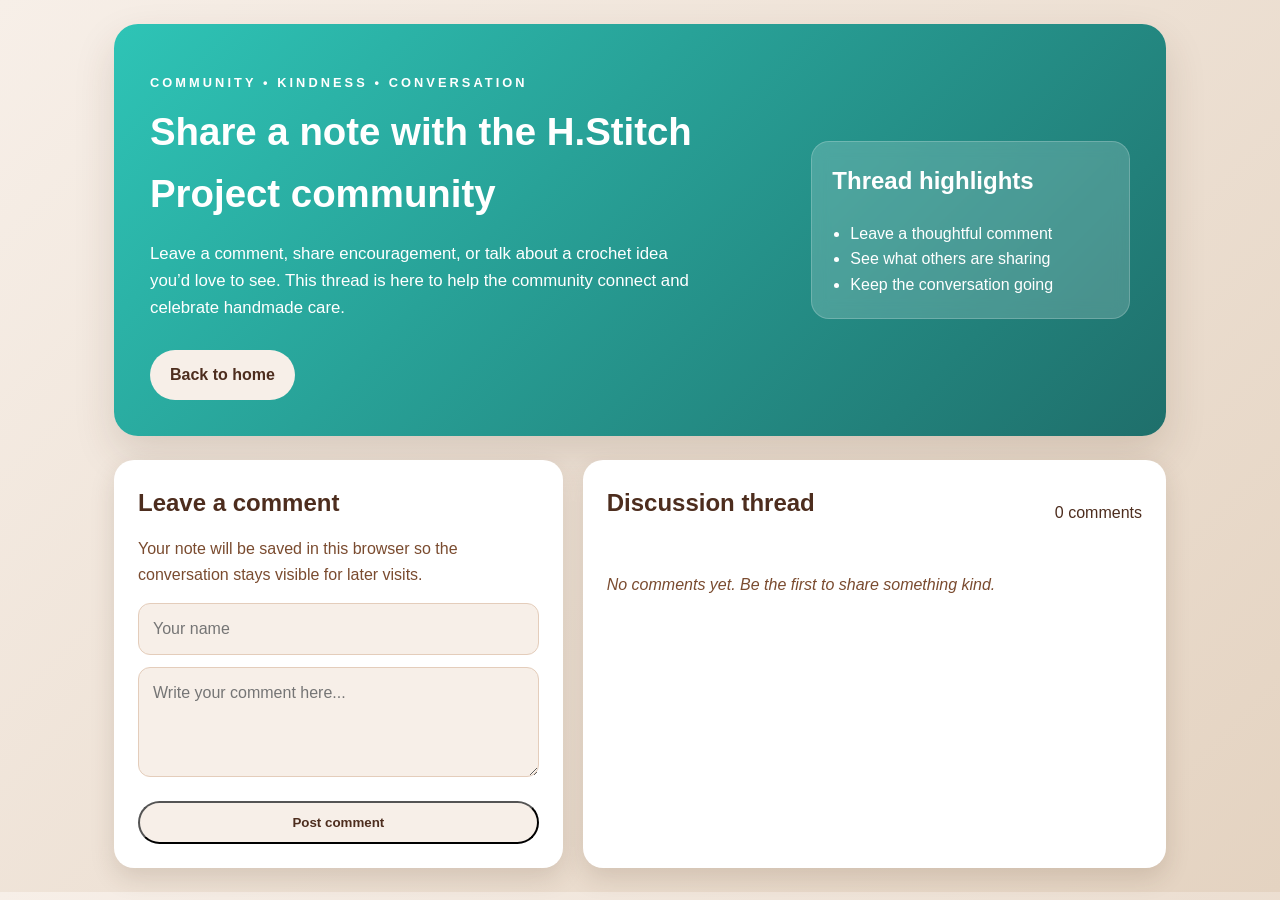
==== discussion.html @ 029d0ebd "Initial website upload" ====
<!DOCTYPE html>
<html lang="en">
  <head>
    <meta charset="UTF-8" />
    <meta name="viewport" content="width=device-width, initial-scale=1.0" />
    <title>H.Stitch Project | Discussion Thread</title>
    <link rel="stylesheet" href="styles.css" />
  </head>
  <body>
    <div class="page-shell">
      <header class="hero discussion-hero">
        <div class="hero-content">
          <p class="eyebrow">Community • Kindness • Conversation</p>
          <h1>Share a note with the H.Stitch Project community</h1>
          <p class="hero-text">
            Leave a comment, share encouragement, or talk about a crochet idea you’d love to see.
            This thread is here to help the community connect and celebrate handmade care.
          </p>
          <a class="button" href="index.html">Back to home</a>
        </div>

        <div class="hero-card">
          <h2>Thread highlights</h2>
          <ul>
            <li>Leave a thoughtful comment</li>
            <li>See what others are sharing</li>
            <li>Keep the conversation going</li>
          </ul>
        </div>
      </header>

      <main class="discussion-layout">
        <section class="discussion-card">
          <h2>Leave a comment</h2>
          <p class="discussion-intro">
            Your note will be saved in this browser so the conversation stays visible for later visits.
          </p>
          <form id="comment-form" class="comment-form">
            <input id="name" type="text" placeholder="Your name" required />
            <textarea id="message" placeholder="Write your comment here..." required></textarea>
            <button class="button" type="submit">Post comment</button>
          </form>
        </section>

        <section class="discussion-card">
          <div class="thread-header">
            <h2>Discussion thread</h2>
            <p id="comment-count">0 comments</p>
          </div>
          <div id="comment-list" class="comment-list"></div>
        </section>
      </main>
    </div>

    <script>
      const STORAGE_KEY = "hstitch-discussion-comments";
      const starterComments = [];

      const form = document.getElementById("comment-form");
      const nameInput = document.getElementById("name");
      const messageInput = document.getElementById("message");
      const commentList = document.getElementById("comment-list");
      const commentCount = document.getElementById("comment-count");

      function loadComments() {
        try {
          const saved = localStorage.getItem(STORAGE_KEY);
          if (!saved) {
            localStorage.setItem(STORAGE_KEY, JSON.stringify(starterComments));
            return starterComments;
          }
          return JSON.parse(saved);
        } catch (error) {
          console.warn("Could not load comments:", error);
          return starterComments;
        }
      }

      function saveComments(comments) {
        localStorage.setItem(STORAGE_KEY, JSON.stringify(comments));
      }

      function renderComments() {
        const comments = loadComments();
        if (!comments.length) {
          commentList.innerHTML = '<p class="empty-state">No comments yet. Be the first to share something kind.</p>';
        } else {
          commentList.innerHTML = comments
            .map((comment, index) => `
              <article class="comment-item">
                <div class="comment-meta">
                  <strong>${comment.name}</strong>
                  <span>${comment.timestamp}</span>
                </div>
                <p>${comment.message}</p>
                <button class="delete-button" type="button" data-index="${index}">Delete</button>
              </article>
            `)
            .join("");
        }

        commentCount.textContent = `${comments.length} ${comments.length === 1 ? "comment" : "comments"}`;
      }

      form.addEventListener("submit", (event) => {
        event.preventDefault();

        const comments = loadComments();
        comments.unshift({
          name: nameInput.value.trim() || "Anonymous",
          message: messageInput.value.trim(),
          timestamp: "Just now"
        });

        saveComments(comments);
        form.reset();
        renderComments();
      });

      commentList.addEventListener("click", (event) => {
        const deleteButton = event.target.closest(".delete-button");
        if (!deleteButton) return;

        const comments = loadComments();
        const index = Number(deleteButton.getAttribute("data-index"));
        comments.splice(index, 1);
        saveComments(comments);
        renderComments();
      });

      renderComments();
    </script>
  </body>
</html>
---- styles.css ----
:root {
  --turquoise: #2ec4b6;
  --teal: #1f6f6b;
  --cream: #f7efe8;
  --brown: #7a4b2f;
  --dark-brown: #4d2d1e;
  --shadow: rgba(77, 45, 30, 0.15);
}

* {
  box-sizing: border-box;
}

body {
  margin: 0;
  font-family: "Segoe UI", Tahoma, Geneva, Verdana, sans-serif;
  background: linear-gradient(135deg, var(--cream), #e4d3c1);
  color: var(--dark-brown);
  line-height: 1.6;
}

.page-shell {
  max-width: 1100px;
  margin: 0 auto;
  padding: 24px;
}

.hero {
  display: grid;
  grid-template-columns: 2fr 1fr;
  gap: 24px;
  align-items: center;
  background: linear-gradient(135deg, var(--turquoise), var(--teal));
  color: white;
  border-radius: 24px;
  padding: 36px;
  box-shadow: 0 18px 40px var(--shadow);
}

.eyebrow {
  text-transform: uppercase;
  letter-spacing: 0.24em;
  font-size: 0.8rem;
  margin-bottom: 8px;
  font-weight: 700;
}

h1,
h2,
h3 {
  margin-top: 0;
}

.hero h1 {
  font-size: clamp(2rem, 3vw, 3rem);
  margin-bottom: 12px;
}

.hero-text {
  max-width: 560px;
  font-size: 1.05rem;
}

.button {
  display: inline-block;
  margin-top: 12px;
  padding: 12px 20px;
  background: var(--cream);
  color: var(--dark-brown);
  text-decoration: none;
  font-weight: 700;
  border-radius: 999px;
  transition: transform 0.2s ease;
}

.button:hover {
  transform: translateY(-2px);
}

.button.secondary {
  background: var(--brown);
  color: white;
}

.hero-card {
  background: rgba(255, 255, 255, 0.18);
  border: 1px solid rgba(255, 255, 255, 0.2);
  border-radius: 18px;
  padding: 20px;
  backdrop-filter: blur(8px);
}

.hero-card ul {
  padding-left: 18px;
  margin: 0;
}

main {
  margin-top: 24px;
}

.intro,
.contact {
  background: white;
  border-radius: 20px;
  padding: 24px;
  margin-bottom: 20px;
  box-shadow: 0 10px 25px var(--shadow);
}

.discussion-hero {
  margin-bottom: 24px;
}

.discussion-layout {
  display: grid;
  gap: 20px;
  grid-template-columns: 1fr 1.3fr;
}

.discussion-card {
  background: white;
  border-radius: 20px;
  padding: 24px;
  box-shadow: 0 10px 25px var(--shadow);
}

.discussion-intro {
  margin-top: -6px;
  color: var(--brown);
}

.comment-form {
  display: flex;
  flex-direction: column;
  gap: 12px;
}

.comment-form input,
.comment-form textarea {
  border: 1px solid #e4cdbb;
  border-radius: 12px;
  padding: 12px 14px;
  font: inherit;
  color: var(--dark-brown);
  background: var(--cream);
}

.comment-form textarea {
  min-height: 110px;
  resize: vertical;
}

.thread-header {
  display: flex;
  justify-content: space-between;
  align-items: center;
  gap: 12px;
  margin-bottom: 14px;
}

.comment-list {
  display: flex;
  flex-direction: column;
  gap: 12px;
}

.comment-item {
  border: 1px solid #f0dfcf;
  border-radius: 14px;
  padding: 14px;
  background: linear-gradient(135deg, #fffdfa, #f9efe8);
}

.delete-button {
  margin-top: 10px;
  border: none;
  border-radius: 999px;
  padding: 8px 12px;
  background: var(--brown);
  color: white;
  cursor: pointer;
  font-weight: 600;
}

.delete-button:hover {
  opacity: 0.9;
}

.comment-meta {
  display: flex;
  justify-content: space-between;
  gap: 10px;
  color: var(--teal);
  margin-bottom: 6px;
  font-size: 0.95rem;
}

.empty-state {
  color: var(--brown);
  font-style: italic;
}

.projects-grid {
  display: grid;
  grid-template-columns: repeat(3, minmax(0, 1fr));
  gap: 18px;
}

.project-card {
  background: white;
  border-radius: 20px;
  padding: 20px;
  box-shadow: 0 10px 25px var(--shadow);
  border-top: 6px solid var(--turquoise);
}

.project-card h3 {
  color: var(--teal);
}

@media (max-width: 800px) {
  .hero {
    grid-template-columns: 1fr;
  }

  .projects-grid {
    grid-template-columns: 1fr;
  }
}

@media (max-width: 480px) {
  .page-shell {
    padding: 14px;
  }

  .hero,
  .intro,
  .contact,
  .project-card {
    padding: 18px;
  }

  .button {
    width: 100%;
    text-align: center;
  }
}
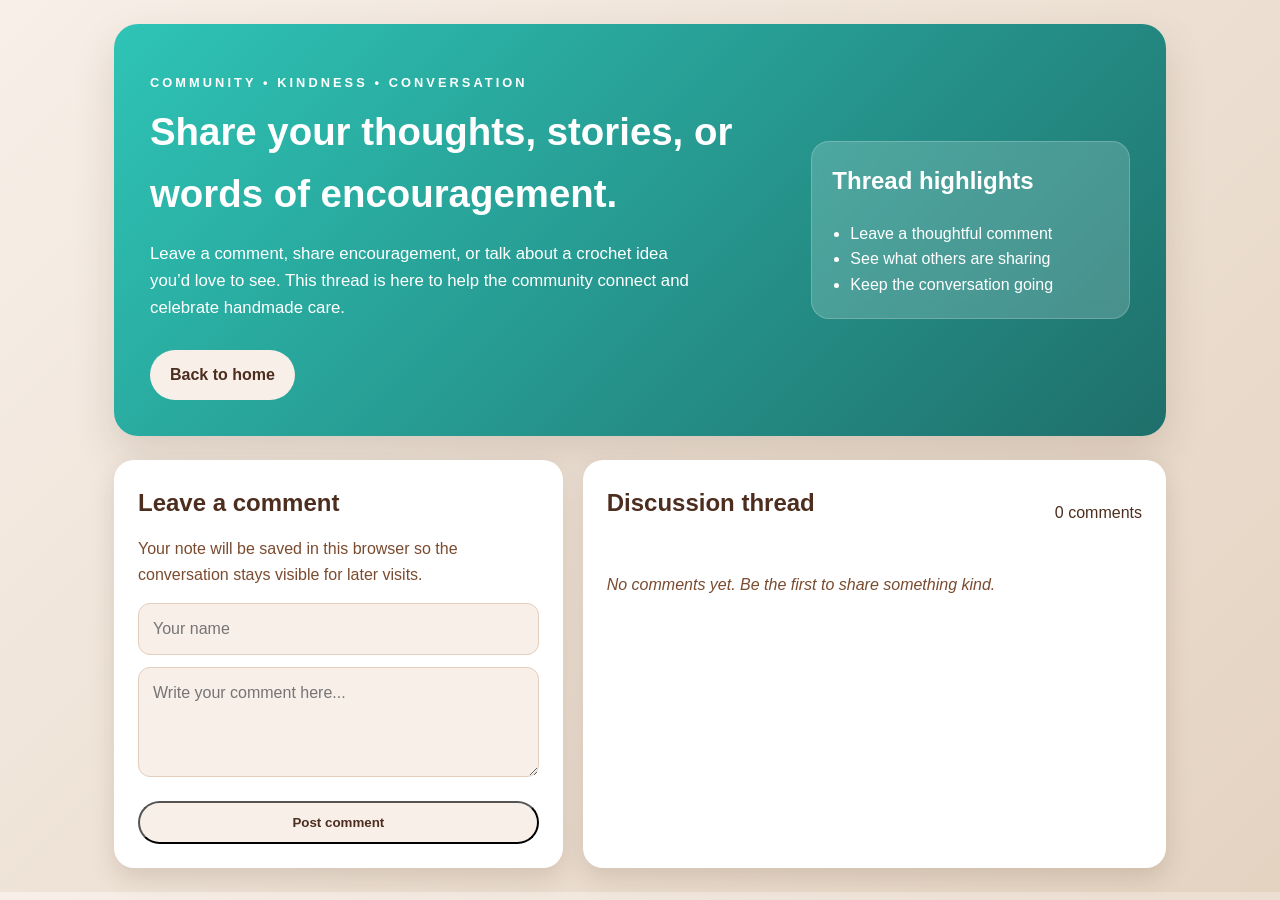
==== commit 8a7ef86d: "Updated text" ====
--- a/discussion.html
+++ b/discussion.html
@@ -11,7 +11,7 @@
       <header class="hero discussion-hero">
         <div class="hero-content">
           <p class="eyebrow">Community • Kindness • Conversation</p>
-          <h1>Share a note with the H.Stitch Project community</h1>
+          <h1>Share your thoughts, stories, or words of encouragement.</h1>
           <p class="hero-text">
             Leave a comment, share encouragement, or talk about a crochet idea you’d love to see.
             This thread is here to help the community connect and celebrate handmade care.
--- a/styles.css
+++ b/styles.css
@@ -108,6 +108,10 @@
   box-shadow: 0 10px 25px var(--shadow);
 }
 
+.contact {
+  margin-top: 24px;
+}
+
 .discussion-hero {
   margin-bottom: 24px;
 }
